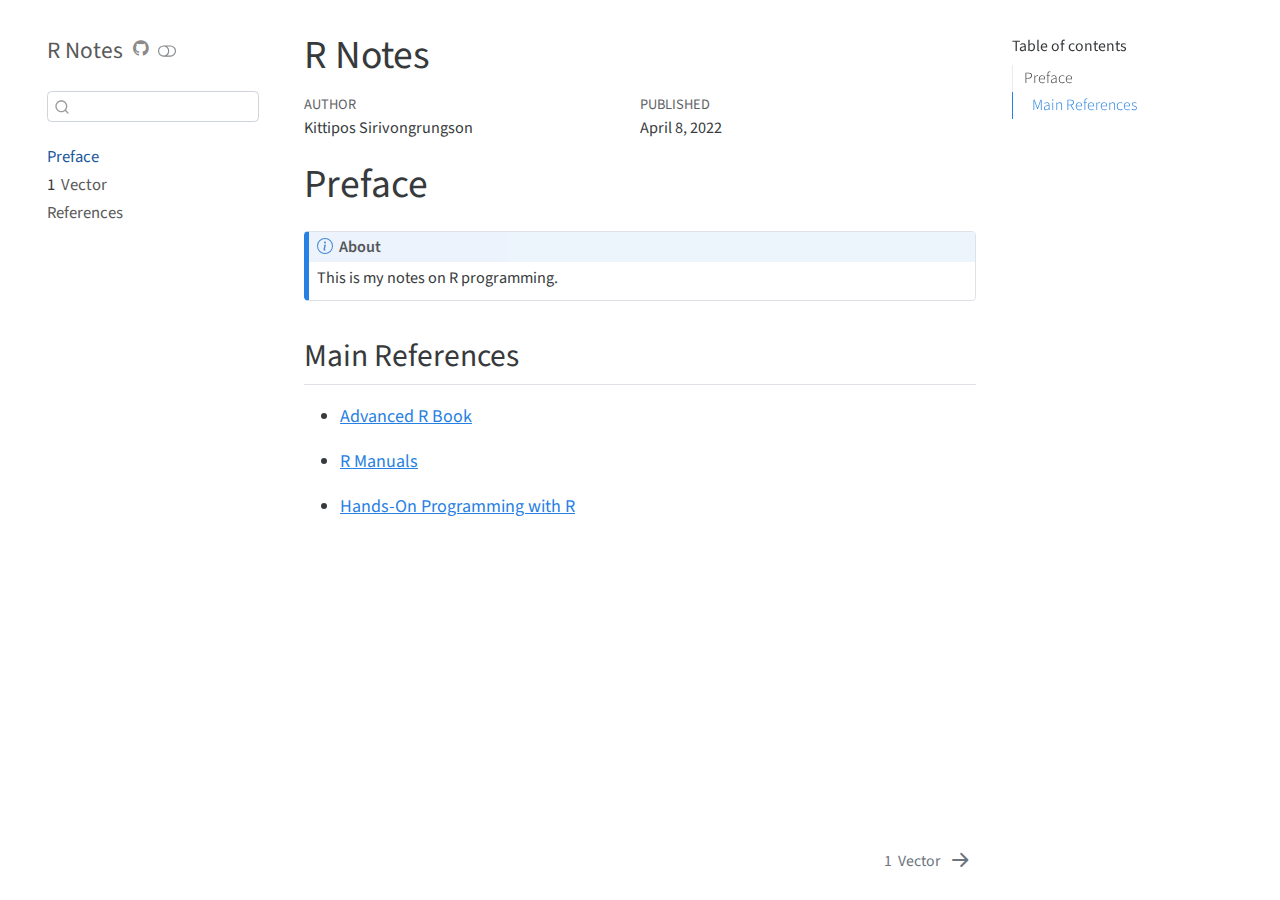
==== index.html @ 053da367 "Deploying to gh-pages from @ Lightbridge-KS/r-notes@2587fdceaeb2bc2c89ce7a5c9d439cf93bb18d8f 🚀" ====
<!DOCTYPE html>
<html xmlns="http://www.w3.org/1999/xhtml" lang="en" xml:lang="en"><head>
  <meta charset="utf-8">
  <meta name="generator" content="quarto-0.9.209">
  <meta name="viewport" content="width=device-width, initial-scale=1.0, user-scalable=yes">
  <meta name="author" content="Kittipos Sirivongrungson">
  <title>R Notes</title>
  <style>
    code{white-space: pre-wrap;}
    span.smallcaps{font-variant: small-caps;}
    span.underline{text-decoration: underline;}
    div.column{display: inline-block; vertical-align: top; width: 50%;}
    div.hanging-indent{margin-left: 1.5em; text-indent: -1.5em;}
    ul.task-list{list-style: none;}
  </style>

  <script src="site_libs/quarto-nav/quarto-nav.js"></script>
  <script src="site_libs/quarto-nav/headroom.min.js"></script>
  <script src="site_libs/clipboard/clipboard.min.js"></script>
  <meta name="quarto:offset" content="./">
  <script src="site_libs/quarto-search/autocomplete.umd.js"></script>
  <script src="site_libs/quarto-search/fuse.min.js"></script>
  <script src="site_libs/quarto-search/quarto-search.js"></script>
  <link href="./vector.html" rel="next">
  <script src="site_libs/quarto-html/quarto.js"></script>
  <script src="site_libs/quarto-html/popper.min.js"></script>
  <script src="site_libs/quarto-html/tippy.umd.min.js"></script>
  <script src="site_libs/quarto-html/anchor.min.js"></script>
  <link href="site_libs/quarto-html/tippy.css" rel="stylesheet">
  <link class="quarto-color-scheme" id="quarto-text-highlighting-styles" href="site_libs/quarto-html/quarto-syntax-highlighting.css" rel="stylesheet">
  <link class="quarto-color-scheme quarto-color-alternate" rel="prefetch" id="quarto-text-highlighting-styles" href="site_libs/quarto-html/quarto-syntax-highlighting-dark.css">
  <script src="site_libs/bootstrap/bootstrap.min.js"></script>
  <link href="site_libs/bootstrap/bootstrap-icons.css" rel="stylesheet">
  <link class="quarto-color-scheme" href="site_libs/bootstrap/bootstrap.min.css" rel="stylesheet">
  <link class="quarto-color-scheme quarto-color-alternate" rel="prefetch" href="site_libs/bootstrap/bootstrap-dark.min.css">
  <script id="quarto-search-options" type="application/json">{
    "location": "sidebar",
    "copy-button": false,
    "collapse-after": 3,
    "panel-placement": "start",
    "type": "textbox",
    "limit": 20,
    "language": {
      "search-no-results-text": "No results",
      "search-matching-documents-text": "matching documents",
      "search-copy-link-title": "Copy link to search",
      "search-hide-matches-text": "Hide additional matches",
      "search-more-match-text": "more match in this document",
      "search-more-matches-text": "more matches in this document",
      "search-clear-button-title": "Clear",
      "search-detached-cancel-button-title": "Cancel",
      "search-submit-button-title": "Submit"
    }
  }</script>
  <!--[if lt IE 9]>
    <script src="//cdnjs.cloudflare.com/ajax/libs/html5shiv/3.7.3/html5shiv-printshiv.min.js"></script>
  <![endif]-->
</head>
<body class="floating">
<div id="quarto-search-results"></div>
  <header id="quarto-header" class="headroom fixed-top">
  <nav class="quarto-secondary-nav" data-bs-toggle="collapse" data-bs-target="#quarto-sidebar" aria-controls="quarto-sidebar" aria-expanded="false" aria-label="Toggle sidebar navigation" onclick="if (window.quartoToggleHeadroom) { window.quartoToggleHeadroom(); }">
    <div class="container-fluid d-flex justify-content-between">
      <h1 class="quarto-secondary-nav-title">R Notes</h1>
      <button type="button" class="quarto-btn-toggle btn" aria-label="Show secondary navigation">
        <i class="bi bi-chevron-right"></i>
      </button>
    </div>
  </nav>
</header>
<!-- content -->
<div id="quarto-content" class="quarto-container page-columns page-rows-contents page-layout-article">
<!-- sidebar -->
  <nav id="quarto-sidebar" class="sidebar collapse sidebar-navigation floating overflow-auto">
    <div class="pt-lg-2 mt-2 text-left sidebar-header">
    <div class="sidebar-title mb-0 py-0">
      <a href="./">R Notes</a> 
        <div class="sidebar-tools-main">
    <a href="https://github.com/Lightbridge-KS/r-notes" title="Source Code" class="sidebar-tool px-1"><i class="bi bi-github"></i></a>
  <a href="" class="quarto-color-scheme-toggle sidebar-tool" onclick="window.quartoToggleColorScheme(); return false;" title="Toggle dark mode"><i class="bi"></i></a>
</div>
    </div>
      </div>
      <div class="mt-2 flex-shrink-0 align-items-center">
        <div class="sidebar-search">
        <div id="quarto-search" class="" title="Search"></div>
        </div>
      </div>
    <div class="sidebar-menu-container"> 
    <ul class="list-unstyled mt-1">
        <li class="sidebar-item">
  <div class="sidebar-item-container"> 
  <a href="./index.html" class="sidebar-item-text sidebar-link active">Preface</a>
  </div>
</li>
        <li class="sidebar-item">
  <div class="sidebar-item-container"> 
  <a href="./vector.html" class="sidebar-item-text sidebar-link"><span class="chapter-number">1</span>&nbsp; <span class="chapter-title">Vector</span></a>
  </div>
</li>
        <li class="sidebar-item">
  <div class="sidebar-item-container"> 
  <a href="./references.html" class="sidebar-item-text sidebar-link">References</a>
  </div>
</li>
    </ul>
    </div>
</nav>
<!-- margin-sidebar -->
    <div id="quarto-margin-sidebar" class="sidebar margin-sidebar">
        <nav id="TOC" role="doc-toc">
<h2 id="toc-title">Table of contents</h2>
<ul>
<li><a href="#preface" id="toc-preface" class="nav-link active" data-scroll-target="#preface">Preface</a>
<ul class="collapse">
<li><a href="#main-references" id="toc-main-references" class="nav-link" data-scroll-target="#main-references">Main References</a></li>
</ul></li>
</ul>
</nav>
    </div>
<!-- main -->
<main class="content" id="quarto-document-content">
<header id="title-block-header" class="quarto-title-block default">



<div class="quarto-title"><h1 class="title d-none d-lg-block display-7">R Notes</h1></div><div class="quarto-title-meta"><div><div class="quarto-title-meta-heading">Author</div><div class="quarto-title-meta-contents"><div class="quarto-title-authors"><div><div>
<p>Kittipos Sirivongrungson</p>
</div></div></div></div></div><div><div class="quarto-title-meta-heading">Published</div><div class="quarto-title-meta-contents"><p class="date">April 8, 2022</p></div></div></div></header>

<section id="preface" class="level1 unnumbered">
<h1 class="unnumbered">Preface</h1>
<div class="callout-note callout callout-style-default callout-captioned">
<div class="callout-header d-flex align-content-center">
<div class="callout-icon-container">
<i class="callout-icon"></i>
</div>
<div class="callout-caption-container flex-fill">
About
</div>
</div>
<div class="callout-body-container callout-body">
<p>This is my notes on R programming.</p>
</div>
</div>
<section id="main-references" class="level2">
<h2 class="anchored" data-anchor-id="main-references">Main References</h2>
<ul>
<li><p><a href="https://adv-r.hadley.nz/index.html">Advanced R Book</a></p></li>
<li><p><a href="https://rstudio.github.io/r-manuals/">R Manuals</a></p></li>
<li><p><a href="https://jjallaire.github.io/hopr/">Hands-On Programming with R</a></p></li>
</ul>



</section>
</section>
</main> <!-- /main -->
<script type="application/javascript">
window.document.addEventListener("DOMContentLoaded", function (event) {
  const disableStylesheet = (stylesheets) => {
    for (let i=0; i < stylesheets.length; i++) {
      const stylesheet = stylesheets[i];
      stylesheet.rel = 'prefetch';
    }
  }
  const enableStylesheet = (stylesheets) => {
    for (let i=0; i < stylesheets.length; i++) {
      const stylesheet = stylesheets[i];
      stylesheet.rel = 'stylesheet';
    }
  }
  const manageTransitions = (selector, allowTransitions) => {
    const els = window.document.querySelectorAll(selector);
    for (let i=0; i < els.length; i++) {
      const el = els[i];
      if (allowTransitions) {
        el.classList.remove('notransition');
      } else {
        el.classList.add('notransition');
      }
    }
  }
  const toggleColorMode = (alternate) => {
    // Switch the stylesheets
    const alternateStylesheets = window.document.querySelectorAll('link.quarto-color-scheme.quarto-color-alternate');
    manageTransitions('#quarto-margin-sidebar .nav-link', false);
    if (alternate) {
      enableStylesheet(alternateStylesheets);
    } else {
      disableStylesheet(alternateStylesheets);
    }
    manageTransitions('#quarto-margin-sidebar .nav-link', true);
    // Switch the toggles
    const toggles = window.document.querySelectorAll('.quarto-color-scheme-toggle');
    for (let i=0; i < toggles.length; i++) {
      const toggle = toggles[i];
      if (toggle) {
        if (alternate) {
          toggle.classList.add("alternate");     
        } else {
          toggle.classList.remove("alternate");
        }
      }
    }
  }
  const isFileUrl = () => { 
    return window.location.protocol === 'file:';
  }
  const hasAlternateSentinel = () => {  
    let styleSentinel = getColorSchemeSentinel();
    if (styleSentinel !== null) {
      return styleSentinel === "alternate";
    } else {
      return false;
    }
  }
  const setStyleSentinel = (alternate) => {
    const value = alternate ? "alternate" : "default";
    if (!isFileUrl()) {
      window.localStorage.setItem("quarto-color-scheme", value);
    } else {
      localAlternateSentinel = value;
    }
  }
  const getColorSchemeSentinel = () => {
    if (!isFileUrl()) {
      const storageValue = window.localStorage.getItem("quarto-color-scheme");
      return storageValue != null ? storageValue : localAlternateSentinel;
    } else {
      return localAlternateSentinel;
    }
  }
  let localAlternateSentinel = 'default';
  // Dark / light mode switch
  window.quartoToggleColorScheme = () => {
    // Read the current dark / light value 
    let toAlternate = !hasAlternateSentinel();
    toggleColorMode(toAlternate);
    setStyleSentinel(toAlternate);
  };
  // Ensure there is a toggle, if there isn't float one in the top right
  if (window.document.querySelector('.quarto-color-scheme-toggle') === null) {
    const a = window.document.createElement('a');
    a.classList.add('top-right');
    a.classList.add('quarto-color-scheme-toggle');
    a.href = "";
    a.onclick = function() { try { window.quartoToggleColorScheme(); } catch {} return false; };
    const i = window.document.createElement("i");
    i.classList.add('bi');
    a.appendChild(i);
    window.document.body.appendChild(a);
  }
  // Switch to dark mode if need be
  if (hasAlternateSentinel()) {
    toggleColorMode(true);
  } 
  const icon = "";
  const anchorJS = new window.AnchorJS();
  anchorJS.options = {
    placement: 'right',
    icon: icon
  };
  anchorJS.add('.anchored');
  const clipboard = new window.ClipboardJS('.code-copy-button', {
    target: function(trigger) {
      return trigger.previousElementSibling;
    }
  });
  clipboard.on('success', function(e) {
    // button target
    const button = e.trigger;
    // don't keep focus
    button.blur();
    // flash "checked"
    button.classList.add('code-copy-button-checked');
    setTimeout(function() {
      button.classList.remove('code-copy-button-checked');
    }, 1000);
    // clear code selection
    e.clearSelection();
  });
  function tippyHover(el, contentFn) {
    const config = {
      allowHTML: true,
      content: contentFn,
      maxWidth: 500,
      delay: 100,
      arrow: false,
      appendTo: function(el) {
          return el.parentElement;
      },
      interactive: true,
      interactiveBorder: 10,
      theme: 'quarto',
      placement: 'bottom-start'
    };
    window.tippy(el, config); 
  }
  const noterefs = window.document.querySelectorAll('a[role="doc-noteref"]');
  for (var i=0; i<noterefs.length; i++) {
    const ref = noterefs[i];
    tippyHover(ref, function() {
      let href = ref.getAttribute('href');
      try { href = new URL(href).hash; } catch {}
      const id = href.replace(/^#\/?/, "");
      const note = window.document.getElementById(id);
      return note.innerHTML;
    });
  }
  var bibliorefs = window.document.querySelectorAll('a[role="doc-biblioref"]');
  for (var i=0; i<bibliorefs.length; i++) {
    const ref = bibliorefs[i];
    const cites = ref.parentNode.getAttribute('data-cites').split(' ');
    tippyHover(ref, function() {
      var popup = window.document.createElement('div');
      cites.forEach(function(cite) {
        var citeDiv = window.document.createElement('div');
        citeDiv.classList.add('hanging-indent');
        citeDiv.classList.add('csl-entry');
        var biblioDiv = window.document.getElementById('ref-' + cite);
        if (biblioDiv) {
          citeDiv.innerHTML = biblioDiv.innerHTML;
        }
        popup.appendChild(citeDiv);
      });
      return popup.innerHTML;
    });
  }
});
</script>
<nav class="page-navigation">
  <div class="nav-page nav-page-previous">
  </div>
  <div class="nav-page nav-page-next">
      <a href="./vector.html" class="pagination-link">
        <span class="nav-page-text"><span class="chapter-number">1</span>&nbsp; <span class="chapter-title">Vector</span></span> <i class="bi bi-arrow-right-short"></i>
      </a>
  </div>
</nav>
</div> <!-- /content -->


</body></html>
---- site_libs/quarto-html/tippy.css ----
.tippy-box[data-animation=fade][data-state=hidden]{opacity:0}[data-tippy-root]{max-width:calc(100vw - 10px)}.tippy-box{position:relative;background-color:#333;color:#fff;border-radius:4px;font-size:14px;line-height:1.4;white-space:normal;outline:0;transition-property:transform,visibility,opacity}.tippy-box[data-placement^=top]>.tippy-arrow{bottom:0}.tippy-box[data-placement^=top]>.tippy-arrow:before{bottom:-7px;left:0;border-width:8px 8px 0;border-top-color:initial;transform-origin:center top}.tippy-box[data-placement^=bottom]>.tippy-arrow{top:0}.tippy-box[data-placement^=bottom]>.tippy-arrow:before{top:-7px;left:0;border-width:0 8px 8px;border-bottom-color:initial;transform-origin:center bottom}.tippy-box[data-placement^=left]>.tippy-arrow{right:0}.tippy-box[data-placement^=left]>.tippy-arrow:before{border-width:8px 0 8px 8px;border-left-color:initial;right:-7px;transform-origin:center left}.tippy-box[data-placement^=right]>.tippy-arrow{left:0}.tippy-box[data-placement^=right]>.tippy-arrow:before{left:-7px;border-width:8px 8px 8px 0;border-right-color:initial;transform-origin:center right}.tippy-box[data-inertia][data-state=visible]{transition-timing-function:cubic-bezier(.54,1.5,.38,1.11)}.tippy-arrow{width:16px;height:16px;color:#333}.tippy-arrow:before{content:"";position:absolute;border-color:transparent;border-style:solid}.tippy-content{position:relative;padding:5px 9px;z-index:1}
---- site_libs/quarto-html/quarto-syntax-highlighting.css ----
/* quarto syntax highlight colors */
:root {
  --quarto-hl-ot-color: #00769E;
  --quarto-hl-at-color: #677623;
  --quarto-hl-ss-color: #20794D;
  --quarto-hl-an-color: #5E5E5E;
  --quarto-hl-fu-color: #4758AB;
  --quarto-hl-st-color: #20794D;
  --quarto-hl-cf-color: #00769E;
  --quarto-hl-op-color: #5E5E5E;
  --quarto-hl-er-color: #AD0000;
  --quarto-hl-bn-color: #AD0000;
  --quarto-hl-al-color: #AD0000;
  --quarto-hl-va-color: #111111;
  --quarto-hl-bu-color: inherit;
  --quarto-hl-ex-color: inherit;
  --quarto-hl-pp-color: #AD0000;
  --quarto-hl-in-color: #5E5E5E;
  --quarto-hl-vs-color: #20794D;
  --quarto-hl-wa-color: #5E5E5E;
  --quarto-hl-do-color: #5E5E5E;
  --quarto-hl-im-color: inherit;
  --quarto-hl-ch-color: #20794D;
  --quarto-hl-dt-color: #AD0000;
  --quarto-hl-fl-color: #AD0000;
  --quarto-hl-co-color: #5E5E5E;
  --quarto-hl-cv-color: #5E5E5E;
  --quarto-hl-cn-color: #8f5902;
  --quarto-hl-sc-color: #5E5E5E;
  --quarto-hl-dv-color: #AD0000;
  --quarto-hl-kw-color: #00769E;
}

/* other quarto variables */
:root {
  --quarto-font-monospace: SFMono-Regular, Menlo, Monaco, Consolas, "Liberation Mono", "Courier New", monospace;
}

code span {
  color: #00769E;
}

code.sourceCode > span {
  color: #00769E;
}

div.sourceCode,
div.sourceCode pre.sourceCode {
  color: #00769E;
}

code span.ot {
  color: #00769E;
}

code span.at {
  color: #677623;
}

code span.ss {
  color: #20794D;
}

code span.an {
  color: #5E5E5E;
}

code span.fu {
  color: #4758AB;
}

code span.st {
  color: #20794D;
}

code span.cf {
  color: #00769E;
}

code span.op {
  color: #5E5E5E;
}

code span.er {
  color: #AD0000;
}

code span.bn {
  color: #AD0000;
}

code span.al {
  color: #AD0000;
}

code span.va {
  color: #111111;
}

code span.pp {
  color: #AD0000;
}

code span.in {
  color: #5E5E5E;
}

code span.vs {
  color: #20794D;
}

code span.wa {
  color: #5E5E5E;
  font-style: italic;
}

code span.do {
  color: #5E5E5E;
  font-style: italic;
}

code span.ch {
  color: #20794D;
}

code span.dt {
  color: #AD0000;
}

code span.fl {
  color: #AD0000;
}

code span.co {
  color: #5E5E5E;
}

code span.cv {
  color: #5E5E5E;
  font-style: italic;
}

code span.cn {
  color: #8f5902;
}

code span.sc {
  color: #5E5E5E;
}

code span.dv {
  color: #AD0000;
}

code span.kw {
  color: #00769E;
}

/*# sourceMappingURL=debc5d5d77c3f9108843748ff7464032.css.map */
---- site_libs/quarto-html/quarto-syntax-highlighting-dark.css ----
/* quarto syntax highlight colors */
:root {
  --quarto-hl-al-color: #f07178;
  --quarto-hl-an-color: #d4d0ab;
  --quarto-hl-at-color: #00e0e0;
  --quarto-hl-bn-color: #d4d0ab;
  --quarto-hl-bu-color: #abe338;
  --quarto-hl-ch-color: #abe338;
  --quarto-hl-co-color: #f8f8f2;
  --quarto-hl-cv-color: #ffd700;
  --quarto-hl-cn-color: #ffd700;
  --quarto-hl-cf-color: #ffa07a;
  --quarto-hl-dt-color: #ffa07a;
  --quarto-hl-dv-color: #d4d0ab;
  --quarto-hl-do-color: #f8f8f2;
  --quarto-hl-er-color: #f07178;
  --quarto-hl-ex-color: #00e0e0;
  --quarto-hl-fl-color: #d4d0ab;
  --quarto-hl-fu-color: #ffa07a;
  --quarto-hl-im-color: #abe338;
  --quarto-hl-in-color: #d4d0ab;
  --quarto-hl-kw-color: #ffa07a;
  --quarto-hl-op-color: #ffa07a;
  --quarto-hl-pp-color: #dcc6e0;
  --quarto-hl-re-color: #00e0e0;
  --quarto-hl-sc-color: #abe338;
  --quarto-hl-ss-color: #abe338;
  --quarto-hl-st-color: #abe338;
  --quarto-hl-va-color: #00e0e0;
  --quarto-hl-vs-color: #abe338;
  --quarto-hl-wa-color: #dcc6e0;
}

/* other quarto variables */
:root {
  --quarto-font-monospace: SFMono-Regular, Menlo, Monaco, Consolas, "Liberation Mono", "Courier New", monospace;
}

code span.al {
  font-weight: bold;
  color: #f07178;
}

code span.an {
  color: #d4d0ab;
}

code span.at {
  color: #00e0e0;
}

code span.bn {
  color: #d4d0ab;
}

code span.bu {
  color: #abe338;
}

code span.ch {
  color: #abe338;
}

code span.co {
  font-style: italic;
  color: #f8f8f2;
}

code span.cv {
  color: #ffd700;
}

code span.cn {
  color: #ffd700;
}

code span.cf {
  font-weight: bold;
  color: #ffa07a;
}

code span.dt {
  color: #ffa07a;
}

code span.dv {
  color: #d4d0ab;
}

code span.do {
  color: #f8f8f2;
}

code span.er {
  color: #f07178;
  text-decoration: underline;
}

code span.ex {
  font-weight: bold;
  color: #00e0e0;
}

code span.fl {
  color: #d4d0ab;
}

code span.fu {
  color: #ffa07a;
}

code span.im {
  color: #abe338;
}

code span.in {
  color: #d4d0ab;
}

code span.kw {
  font-weight: bold;
  color: #ffa07a;
}

code span {
  color: #f8f8f2;
}

code.sourceCode > span {
  color: #f8f8f2;
}

div.sourceCode,
div.sourceCode pre.sourceCode {
  color: #f8f8f2;
}

code span.op {
  color: #ffa07a;
}

code span.pp {
  color: #dcc6e0;
}

code span.re {
  color: #00e0e0;
}

code span.sc {
  color: #abe338;
}

code span.ss {
  color: #abe338;
}

code span.st {
  color: #abe338;
}

code span.va {
  color: #00e0e0;
}

code span.vs {
  color: #abe338;
}

code span.wa {
  color: #dcc6e0;
}

/*# sourceMappingURL=935a306eefa94366c21e1a970dddb765.css.map */
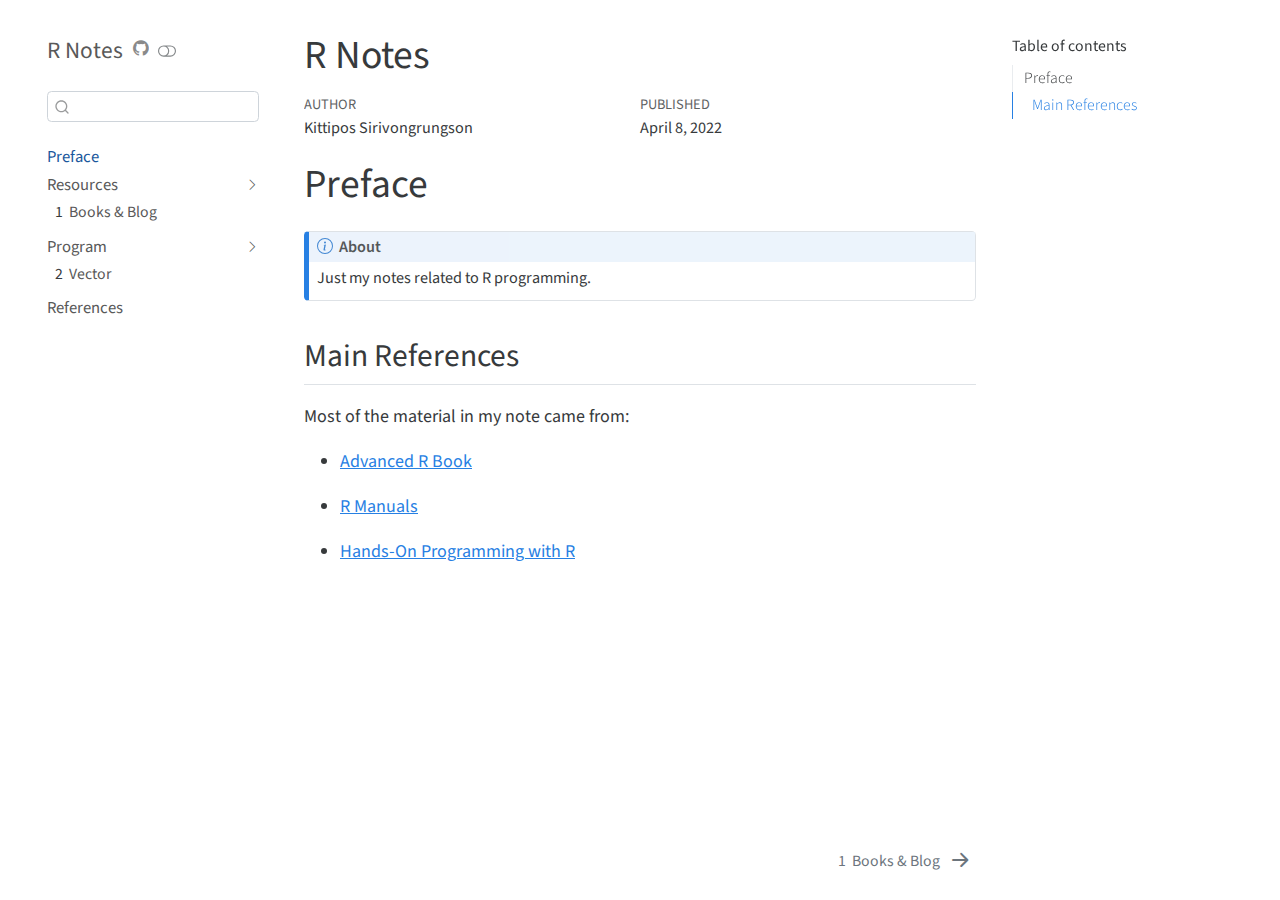
==== commit 26777395: "Deploying to gh-pages from @ Lightbridge-KS/r-notes@cad25d555a74f54a41844c7573af49d8c9560294 🚀" ====
--- a/index.html
+++ b/index.html
@@ -21,7 +21,7 @@
   <script src="site_libs/quarto-search/autocomplete.umd.js"></script>
   <script src="site_libs/quarto-search/fuse.min.js"></script>
   <script src="site_libs/quarto-search/quarto-search.js"></script>
-  <link href="./vector.html" rel="next">
+  <link href="./r-material.html" rel="next">
   <script src="site_libs/quarto-html/quarto.js"></script>
   <script src="site_libs/quarto-html/popper.min.js"></script>
   <script src="site_libs/quarto-html/tippy.umd.min.js"></script>
@@ -93,11 +93,36 @@
   <a href="./index.html" class="sidebar-item-text sidebar-link active">Preface</a>
   </div>
 </li>
+        <li class="sidebar-item sidebar-item-section">
+    <div class="sidebar-item-container"> 
+        <a class="sidebar-item-text sidebar-link text-start" data-bs-toggle="collapse" data-bs-target="#quarto-sidebar-section-1" aria-expanded="true">Resources</a>
+      <a class="sidebar-item-toggle text-start" data-bs-toggle="collapse" data-bs-target="#quarto-sidebar-section-1" aria-expanded="true">
+        <i class="bi bi-chevron-right ms-2"></i>
+      </a>
+    </div>
+    <ul id="quarto-sidebar-section-1" class="collapse list-unstyled sidebar-section depth1 show">  
         <li class="sidebar-item">
   <div class="sidebar-item-container"> 
-  <a href="./vector.html" class="sidebar-item-text sidebar-link"><span class="chapter-number">1</span>&nbsp; <span class="chapter-title">Vector</span></a>
+  <a href="./r-material.html" class="sidebar-item-text sidebar-link"><span class="chapter-number">1</span>&nbsp; <span class="chapter-title">Books &amp; Blog</span></a>
   </div>
 </li>
+    </ul>
+  </li>
+        <li class="sidebar-item sidebar-item-section">
+    <div class="sidebar-item-container"> 
+        <a class="sidebar-item-text sidebar-link text-start" data-bs-toggle="collapse" data-bs-target="#quarto-sidebar-section-2" aria-expanded="true">Program</a>
+      <a class="sidebar-item-toggle text-start" data-bs-toggle="collapse" data-bs-target="#quarto-sidebar-section-2" aria-expanded="true">
+        <i class="bi bi-chevron-right ms-2"></i>
+      </a>
+    </div>
+    <ul id="quarto-sidebar-section-2" class="collapse list-unstyled sidebar-section depth1 show">  
+        <li class="sidebar-item">
+  <div class="sidebar-item-container"> 
+  <a href="./vector.html" class="sidebar-item-text sidebar-link"><span class="chapter-number">2</span>&nbsp; <span class="chapter-title">Vector</span></a>
+  </div>
+</li>
+    </ul>
+  </li>
         <li class="sidebar-item">
   <div class="sidebar-item-container"> 
   <a href="./references.html" class="sidebar-item-text sidebar-link">References</a>
@@ -140,11 +165,12 @@
 </div>
 </div>
 <div class="callout-body-container callout-body">
-<p>This is my notes on R programming.</p>
+<p>Just my notes related to R programming.</p>
 </div>
 </div>
 <section id="main-references" class="level2">
 <h2 class="anchored" data-anchor-id="main-references">Main References</h2>
+<p>Most of the material in my note came from:</p>
 <ul>
 <li><p><a href="https://adv-r.hadley.nz/index.html">Advanced R Book</a></p></li>
 <li><p><a href="https://rstudio.github.io/r-manuals/">R Manuals</a></p></li>
@@ -333,8 +359,8 @@
   <div class="nav-page nav-page-previous">
   </div>
   <div class="nav-page nav-page-next">
-      <a href="./vector.html" class="pagination-link">
-        <span class="nav-page-text"><span class="chapter-number">1</span>&nbsp; <span class="chapter-title">Vector</span></span> <i class="bi bi-arrow-right-short"></i>
+      <a href="./r-material.html" class="pagination-link">
+        <span class="nav-page-text"><span class="chapter-number">1</span>&nbsp; <span class="chapter-title">Books &amp; Blog</span></span> <i class="bi bi-arrow-right-short"></i>
       </a>
   </div>
 </nav>
